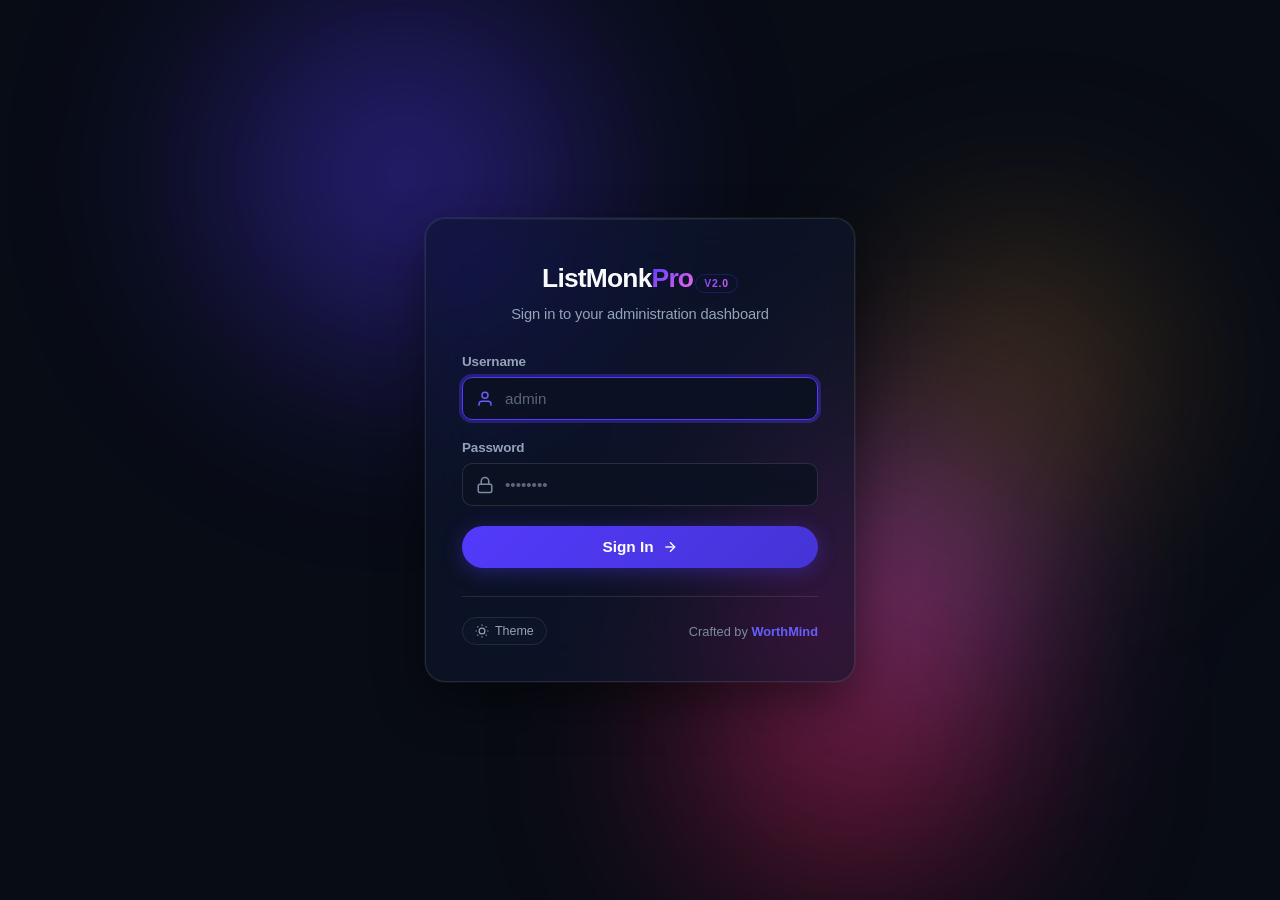
==== templates/login.html @ 073ba5d9 "feat: initial commit for ListMonk Pro with Dual Modes, IMAP Reply Tracking, and Deliverability Safeg" ====
<!DOCTYPE html>
<html lang="en" data-theme="dark">
<head>
    <meta charset="UTF-8">
    <meta name="viewport" content="width=device-width, initial-scale=1.0">
    <title>Login - ListMonk Pro</title>
    <link rel="preconnect" href="https://fonts.googleapis.com">
    <link rel="preconnect" href="https://fonts.gstatic.com" crossorigin>
    <link rel="icon" type="image/svg+xml" href="/static/favicon.svg">
    <link rel="alternate icon" type="image/png" href="/static/favicon.png">
    <style>
        :root {
            /* Brand & Accent Tokens from DESIGN.md */
            --primary: #533afd;
            --primary-deep: #4434d4;
            --primary-press: #2e2b8c;
            --primary-soft: #665efd;
            --primary-glow: rgba(83, 58, 253, 0.35);
            --primary-subdued: rgba(83, 58, 253, 0.12);
            --brand-dark-900: #1c1e54;
            --ink: #0d253d;
            --ink-secondary: #273951;
            --ink-mute: #64748d;
            --ruby: #ea2261;
            --ruby-glow: rgba(234, 34, 97, 0.2);
            --magenta: #f96bee;
            --emerald: #10b981;

            /* Dark Theme Tokens (Default) */
            color-scheme: dark;
            --bg-canvas: #080c15;
            --glass-bg: rgba(15, 23, 42, 0.68);
            --glass-border: rgba(255, 255, 255, 0.1);
            --glass-border-focus: rgba(83, 58, 253, 0.6);
            --glass-highlight: rgba(255, 255, 255, 0.08);
            --glass-shadow: 0 20px 50px rgba(0, 0, 0, 0.45), 0 0 0 1px rgba(255, 255, 255, 0.06);
            --text-primary: #f8fafc;
            --text-secondary: #94a3b8;
            /* #64748b fell below the 4.5:1 WCAG AA threshold on the input
               background; this lifts it while keeping the same visual weight. */
            --text-muted: #7c8ba1;
            --input-bg: rgba(11, 18, 33, 0.75);
            --input-border: rgba(255, 255, 255, 0.12);
        }

        [data-theme="light"] {
            color-scheme: light;
            --bg-canvas: #f6f9fc;
            --glass-bg: rgba(255, 255, 255, 0.82);
            --glass-border: rgba(227, 232, 238, 0.9);
            --glass-border-focus: rgba(83, 58, 253, 0.6);
            --glass-highlight: rgba(255, 255, 255, 0.9);
            --glass-shadow: 0 20px 50px rgba(0, 55, 112, 0.1), 0 1px 3px rgba(0, 55, 112, 0.05);
            --text-primary: #0d253d;
            --text-secondary: #273951;
            --text-muted: #64748d;
            --input-bg: rgba(255, 255, 255, 0.95);
            --input-border: rgba(168, 195, 222, 0.7);
        }

        *, *::before, *::after {
            box-sizing: border-box;
            margin: 0;
            padding: 0;
        }

        body {
            font-family: 'Plus Jakarta Sans', 'Inter', -apple-system, BlinkMacSystemFont, sans-serif;
            background: var(--bg-canvas);
            color: var(--text-primary);
            min-height: 100vh;
            display: flex;
            align-items: center;
            justify-content: center;
            padding: 24px;
            overflow: hidden;
            position: relative;
            font-feature-settings: "ss01", "cv02", "cv03", "cv04";
        }

        /* ── Atmospheric Gradient Mesh Backdrop ─────────────────── */
        .ambient-mesh {
            position: fixed;
            inset: 0;
            pointer-events: none;
            z-index: 0;
            overflow: hidden;
        }

        .ambient-mesh .orb {
            position: absolute;
            border-radius: 50%;
            filter: blur(90px);
            opacity: 0.55;
            animation: orbFloat 18s ease-in-out infinite alternate;
        }

        [data-theme="light"] .ambient-mesh .orb {
            opacity: 0.45;
            filter: blur(80px);
        }

        .orb-1 {
            width: 550px;
            height: 550px;
            background: radial-gradient(circle, #533afd 0%, rgba(83, 58, 253, 0) 70%);
            top: -100px;
            left: 10%;
            animation-duration: 22s;
        }

        .orb-2 {
            width: 480px;
            height: 480px;
            background: radial-gradient(circle, #ea2261 0%, rgba(234, 34, 97, 0) 70%);
            bottom: -80px;
            right: 15%;
            animation-duration: 26s;
            animation-delay: -5s;
        }

        .orb-3 {
            width: 400px;
            height: 400px;
            background: radial-gradient(circle, #f96bee 0%, rgba(249, 107, 238, 0) 70%);
            top: 40%;
            left: 55%;
            animation-duration: 20s;
            animation-delay: -10s;
        }

        .orb-4 {
            width: 380px;
            height: 380px;
            background: radial-gradient(circle, #9b6829 0%, rgba(155, 104, 41, 0) 70%);
            top: 20%;
            right: 5%;
            opacity: 0.35;
            animation-duration: 24s;
        }

        @keyframes orbFloat {
            0% { transform: translate(0, 0) scale(1); }
            50% { transform: translate(40px, -30px) scale(1.08); }
            100% { transform: translate(-30px, 40px) scale(0.95); }
        }

        /* ── Glassmorphic Login Card ────────────────────────────── */
        .login-card {
            position: relative;
            z-index: 10;
            width: 100%;
            max-width: 430px;
            background: var(--glass-bg);
            backdrop-filter: blur(24px) saturate(190%);
            -webkit-backdrop-filter: blur(24px) saturate(190%);
            border: 1px solid var(--glass-border);
            border-radius: 20px;
            padding: 44px 36px 36px;
            box-shadow: var(--glass-shadow);
            animation: cardAppear 0.5s cubic-bezier(0.16, 1, 0.3, 1) forwards;
        }

        /* Inner specular highlight line */
        .login-card::before {
            content: '';
            position: absolute;
            top: 0;
            left: 20px;
            right: 20px;
            height: 1px;
            background: linear-gradient(90deg, transparent, var(--glass-highlight), transparent);
            pointer-events: none;
        }

        @keyframes cardAppear {
            from {
                opacity: 0;
                transform: translateY(20px) scale(0.98);
            }
            to {
                opacity: 1;
                transform: translateY(0) scale(1);
            }
        }

        /* ── Header & Logo ──────────────────────────────────────── */
        .brand-header {
            text-align: center;
            margin-bottom: 32px;
        }

        .logo-badge {
            display: inline-flex;
            align-items: center;
            gap: 10px;
            margin-bottom: 12px;
            text-decoration: none;
        }

        .logo-icon {
            width: 40px;
            height: 40px;
            border-radius: 12px;
            background: linear-gradient(135deg, var(--primary) 0%, var(--primary-soft) 100%);
            display: flex;
            align-items: center;
            justify-content: center;
            color: #ffffff;
            box-shadow: 0 4px 16px var(--primary-glow);
        }

        .logo-icon svg {
            width: 22px;
            height: 22px;
        }

        .logo-text {
            font-family: 'Outfit', sans-serif;
            font-size: 1.65rem;
            font-weight: 700;
            letter-spacing: -0.03em;
            color: var(--text-primary);
        }

        .logo-text span {
            background: linear-gradient(135deg, var(--primary) 0%, var(--magenta) 100%);
            -webkit-background-clip: text;
            -webkit-text-fill-color: transparent;
        }

        .logo-pill {
            font-family: 'Plus Jakarta Sans', sans-serif;
            font-size: 0.65rem;
            font-weight: 700;
            text-transform: uppercase;
            letter-spacing: 0.08em;
            padding: 3px 8px;
            border-radius: 9999px;
            background: var(--primary-subdued);
            color: var(--primary-soft);
            border: 1px solid rgba(83, 58, 253, 0.25);
            margin-left: 2px;
        }

        .subtitle {
            font-size: 0.92rem;
            color: var(--text-secondary);
            font-weight: 400;
            letter-spacing: -0.01em;
        }

        /* ── Error Banner ───────────────────────────────────────── */
        .error-banner {
            background: rgba(234, 34, 97, 0.12);
            border: 1px solid rgba(234, 34, 97, 0.35);
            color: #ff5c8a;
            padding: 12px 16px;
            border-radius: 10px;
            font-size: 0.88rem;
            margin-bottom: 24px;
            display: none;
            align-items: center;
            gap: 10px;
            backdrop-filter: blur(8px);
        }

        [data-theme="light"] .error-banner {
            background: rgba(234, 34, 97, 0.08);
            color: #d1124d;
        }

        .error-banner svg {
            flex-shrink: 0;
            width: 18px;
            height: 18px;
        }

        /* ── Form Controls ──────────────────────────────────────── */
        .form-group {
            margin-bottom: 20px;
            position: relative;
        }

        .form-group label {
            display: block;
            font-size: 0.84rem;
            font-weight: 600;
            color: var(--text-secondary);
            margin-bottom: 8px;
            letter-spacing: -0.01em;
        }

        .input-wrap {
            position: relative;
            display: flex;
            align-items: center;
        }

        .input-icon {
            position: absolute;
            left: 14px;
            width: 18px;
            height: 18px;
            color: var(--text-muted);
            pointer-events: none;
            transition: color 0.15s ease;
            /* The input below paints a backdrop-filter, which forces it into its
               own stacking layer and composites whatever is behind it — including
               this icon — so without a z-index the icon gets blurred away. */
            z-index: 1;
        }

        input {
            width: 100%;
            padding: 12px 14px 12px 42px;
            background: var(--input-bg);
            border: 1px solid var(--input-border);
            border-radius: 10px;
            color: var(--text-primary);
            font-size: 0.95rem;
            font-family: inherit;
            transition: all 0.2s cubic-bezier(0.16, 1, 0.3, 1);
            backdrop-filter: blur(8px);
        }

        input::placeholder {
            color: var(--text-muted);
            opacity: 0.7;
        }

        input:focus {
            outline: none;
            border-color: var(--primary);
            box-shadow: 0 0 0 3px var(--primary-glow);
            background: var(--input-bg);
        }

        input:focus + .input-icon,
        .input-wrap:focus-within .input-icon {
            color: var(--primary-soft);
        }

        /* ── Submit Pill Button (from DESIGN.md) ─────────────────── */
        .btn-submit {
            width: 100%;
            margin-top: 10px;
            padding: 12px 24px;
            background: linear-gradient(135deg, var(--primary) 0%, var(--primary-deep) 100%);
            border: none;
            border-radius: 9999px;
            color: #ffffff;
            font-size: 0.96rem;
            font-weight: 600;
            font-family: inherit;
            cursor: pointer;
            transition: all 0.2s cubic-bezier(0.16, 1, 0.3, 1);
            box-shadow: 0 4px 20px var(--primary-glow);
            display: flex;
            align-items: center;
            justify-content: center;
            gap: 8px;
        }

        .btn-submit:hover {
            background: linear-gradient(135deg, var(--primary-soft) 0%, var(--primary) 100%);
            transform: translateY(-1px);
            box-shadow: 0 6px 24px rgba(83, 58, 253, 0.5);
        }

        .btn-submit:active {
            background: var(--primary-press);
            transform: translateY(0);
            box-shadow: 0 2px 10px var(--primary-glow);
        }

        /* ── Footer & Credits ───────────────────────────────────── */
        .card-footer {
            margin-top: 28px;
            padding-top: 20px;
            border-top: 1px solid var(--glass-border);
            display: flex;
            align-items: center;
            justify-content: space-between;
            font-size: 0.8rem;
            color: var(--text-muted);
        }

        .card-footer a {
            color: var(--primary-soft);
            text-decoration: none;
            font-weight: 600;
            transition: color 0.15s;
        }

        .card-footer a:hover {
            color: var(--primary);
            text-decoration: underline;
        }

        .theme-toggle-btn {
            background: none;
            border: 1px solid var(--glass-border);
            border-radius: 9999px;
            padding: 6px 12px;
            color: var(--text-secondary);
            font-size: 0.78rem;
            font-family: inherit;
            cursor: pointer;
            display: flex;
            align-items: center;
            gap: 6px;
            transition: all 0.15s ease;
            backdrop-filter: blur(6px);
        }

        .theme-toggle-btn:hover {
            background: var(--primary-subdued);
            border-color: var(--primary);
            color: var(--text-primary);
        }

        .theme-toggle-btn svg {
            width: 14px;
            height: 14px;
        }
    </style>
    <script>
        (function() {
            var t = localStorage.getItem('theme') || 'dark';
            document.documentElement.setAttribute('data-theme', t);
        })();
    </script>
</head>
<body>
    <!-- Ambient Gradient Mesh -->
    <div class="ambient-mesh">
        <div class="orb orb-1"></div>
        <div class="orb orb-2"></div>
        <div class="orb orb-3"></div>
        <div class="orb orb-4"></div>
    </div>

    <div class="login-card">
        <div class="brand-header">
            <div class="logo-badge">
                <div class="logo-text">ListMonk<span>Pro</span><span class="logo-pill">v2.0</span></div>
            </div>
            <div class="subtitle">Sign in to your administration dashboard</div>
        </div>

        <div class="error-banner" id="error">
            <svg viewBox="0 0 24 24" fill="none" stroke="currentColor" stroke-width="2"><circle cx="12" cy="12" r="10"/><line x1="12" y1="8" x2="12" y2="12"/><line x1="12" y1="16" x2="12.01" y2="16"/></svg>
            <span id="errorText">Invalid username or password</span>
        </div>

        <form id="loginForm" onsubmit="return handleLogin(event)">
            <div class="form-group">
                <label for="username">Username</label>
                <div class="input-wrap">
                    <svg class="input-icon" viewBox="0 0 24 24" fill="none" stroke="currentColor" stroke-width="2"><path d="M20 21v-2a4 4 0 0 0-4-4H8a4 4 0 0 0-4 4v2"/><circle cx="12" cy="7" r="4"/></svg>
                    <input type="text" id="username" name="username" placeholder="admin" autocomplete="username" required autofocus>
                </div>
            </div>
            <div class="form-group">
                <label for="password">Password</label>
                <div class="input-wrap">
                    <svg class="input-icon" viewBox="0 0 24 24" fill="none" stroke="currentColor" stroke-width="2"><rect x="3" y="11" width="18" height="11" rx="2" ry="2"/><path d="M7 11V7a5 5 0 0 1 10 0v4"/></svg>
                    <input type="password" id="password" name="password" placeholder="••••••••" autocomplete="current-password" required>
                </div>
            </div>
            <button type="submit" class="btn-submit" id="submitBtn">
                <span>Sign In</span>
                <svg viewBox="0 0 24 24" fill="none" stroke="currentColor" stroke-width="2" width="16" height="16"><line x1="5" y1="12" x2="19" y2="12"/><polyline points="12 5 19 12 12 19"/></svg>
            </button>
        </form>

        <div class="card-footer">
            <button class="theme-toggle-btn" onclick="toggleTheme()" type="button" id="themeBtn">
                <svg id="themeIcon" viewBox="0 0 24 24" fill="none" stroke="currentColor" stroke-width="2"><circle cx="12" cy="12" r="5"/><line x1="12" y1="1" x2="12" y2="3"/><line x1="12" y1="21" x2="12" y2="23"/><line x1="4.22" y1="4.22" x2="5.64" y2="5.64"/><line x1="18.36" y1="18.36" x2="19.78" y2="19.78"/><line x1="1" y1="12" x2="3" y2="12"/><line x1="21" y1="12" x2="23" y2="12"/><line x1="4.22" y1="19.78" x2="5.64" y2="18.36"/><line x1="18.36" y1="5.64" x2="19.78" y2="4.22"/></svg>
                <span id="themeLabel">Theme</span>
            </button>
            <div>
                Crafted by <a href="https://worthmind.net/" target="_blank" rel="noopener">WorthMind</a>
            </div>
        </div>
    </div>

    <script>
        function toggleTheme() {
            const current = document.documentElement.getAttribute('data-theme') || 'dark';
            const next = current === 'dark' ? 'light' : 'dark';
            document.documentElement.setAttribute('data-theme', next);
            localStorage.setItem('theme', next);
        }

        async function handleLogin(e) {
            e.preventDefault();
            const username = document.getElementById('username').value;
            const password = document.getElementById('password').value;
            const errorEl = document.getElementById('error');
            const errorText = document.getElementById('errorText');
            const submitBtn = document.getElementById('submitBtn');

            errorEl.style.display = 'none';
            submitBtn.disabled = true;
            submitBtn.style.opacity = '0.7';

            try {
                const resp = await fetch('/auth/login', {
                    method: 'POST',
                    headers: { 'Content-Type': 'application/json' },
                    body: JSON.stringify({ username, password }),
                });

                if (resp.ok) {
                    window.location.href = '/';
                } else {
                    const data = await resp.json();
                    errorText.textContent = data.detail || 'Invalid credentials';
                    errorEl.style.display = 'flex';
                }
            } catch {
                errorText.textContent = 'Connection error. Please verify server status.';
                errorEl.style.display = 'flex';
            } finally {
                submitBtn.disabled = false;
                submitBtn.style.opacity = '1';
            }
            return false;
        }
    </script>
</body>
</html>
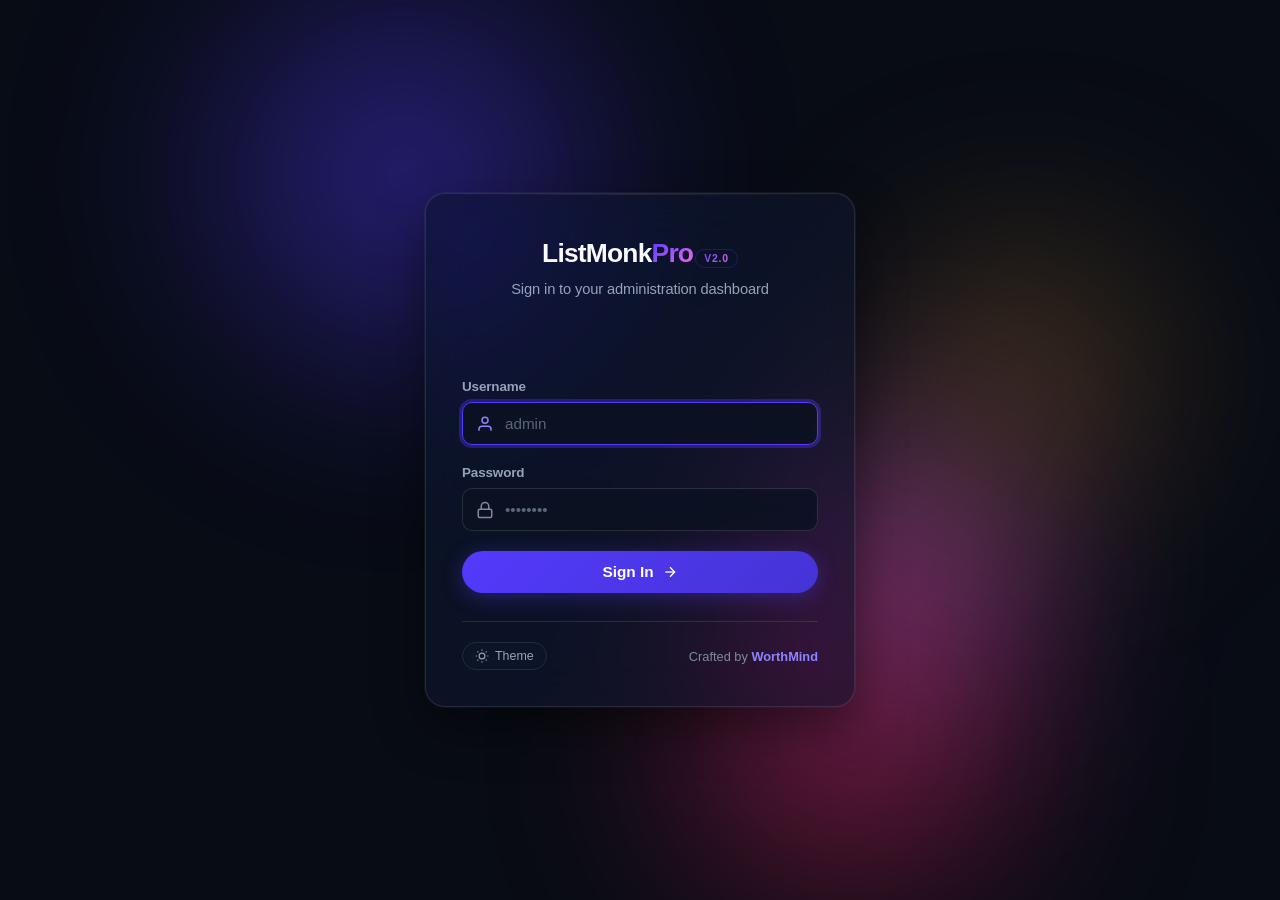
==== commit 97819fda: "fix: frontend correctness, accessibility & UX defects API client - Send X-Requested-With on every re" ====
--- a/templates/login.html
+++ b/templates/login.html
@@ -3,18 +3,24 @@
 <head>
     <meta charset="UTF-8">
     <meta name="viewport" content="width=device-width, initial-scale=1.0">
+    <meta name="theme-color" content="#090d16" id="themeColorMeta">
     <title>Login - ListMonk Pro</title>
     <link rel="preconnect" href="https://fonts.googleapis.com">
     <link rel="preconnect" href="https://fonts.gstatic.com" crossorigin>
     <link rel="icon" type="image/svg+xml" href="/static/favicon.svg">
     <link rel="alternate icon" type="image/png" href="/static/favicon.png">
     <style>
+        /* Self-contained on purpose: the login page is the one screen that
+           must work when style.css is missing or stale, otherwise a CSS
+           regression locks every user out of the app. The tokens below mirror
+           :root in style.css — keep the two in sync when a brand token
+           changes (the --primary-soft drift was the last such mismatch). */
         :root {
             /* Brand & Accent Tokens from DESIGN.md */
             --primary: #533afd;
             --primary-deep: #4434d4;
             --primary-press: #2e2b8c;
-            --primary-soft: #665efd;
+            --primary-soft: #8b85ff;
             --primary-glow: rgba(83, 58, 253, 0.35);
             --primary-subdued: rgba(83, 58, 253, 0.12);
             --brand-dark-900: #1c1e54;
@@ -64,6 +70,25 @@
             padding: 0;
         }
 
+        /* Keyboard users can jump straight to the form. */
+        .skip-link {
+            position: fixed;
+            top: -60px;
+            left: 16px;
+            z-index: 300;
+            padding: 10px 18px;
+            background: var(--primary);
+            color: #ffffff;
+            font-weight: 600;
+            border-radius: 10px;
+            text-decoration: none;
+            transition: top 0.2s ease;
+        }
+
+        .skip-link:focus-visible {
+            top: 12px;
+        }
+
         body {
             font-family: 'Plus Jakarta Sans', 'Inter', -apple-system, BlinkMacSystemFont, sans-serif;
             background: var(--bg-canvas);
@@ -73,7 +98,11 @@
             align-items: center;
             justify-content: center;
             padding: 24px;
-            overflow: hidden;
+            /* Only block horizontal scroll: `overflow: hidden` also killed
+               vertical scrolling, so on short viewports the submit button
+               could sit below the fold with no way to reach it. */
+            overflow-x: hidden;
+            overflow-y: auto;
             position: relative;
             font-feature-settings: "ss01", "cv02", "cv03", "cv04";
         }
@@ -185,6 +214,19 @@
         }
 
         /* ── Header & Logo ──────────────────────────────────────── */
+        @media (prefers-reduced-motion: reduce) {
+            /* The floating orbs and entrance animation are pure decoration;
+               under reduced motion they must stop instead of looping. */
+            .orb,
+            .login-card,
+            .logo-icon,
+            .btn-submit,
+            .btn-submit svg {
+                animation: none !important;
+                transition: none !important;
+            }
+        }
+
         .brand-header {
             text-align: center;
             margin-bottom: 32px;
@@ -259,7 +301,11 @@
             border-radius: 10px;
             font-size: 0.88rem;
             margin-bottom: 24px;
-            display: none;
+            visibility: hidden;
+            opacity: 0;
+            height: 0;
+            overflow: hidden;
+            display: flex;
             align-items: center;
             gap: 10px;
             backdrop-filter: blur(8px);
@@ -368,6 +414,23 @@
             box-shadow: 0 6px 24px rgba(83, 58, 253, 0.5);
         }
 
+        /* Disabled/busy state lives in CSS so the JS never has to poke
+           inline styles (which also made :hover still apply visually). */
+        .btn-submit:disabled,
+        .btn-submit.is-loading {
+            opacity: 0.7;
+            cursor: not-allowed;
+            transform: none;
+            box-shadow: none;
+        }
+
+        .btn-submit:disabled:hover,
+        .btn-submit.is-loading:hover {
+            background: linear-gradient(135deg, var(--primary) 0%, var(--primary-deep) 100%);
+            transform: none;
+            box-shadow: none;
+        }
+
         .btn-submit:active {
             background: var(--primary-press);
             transform: translateY(0);
@@ -429,10 +492,13 @@
         (function() {
             var t = localStorage.getItem('theme') || 'dark';
             document.documentElement.setAttribute('data-theme', t);
+            var meta = document.getElementById('themeColorMeta');
+            if (meta) meta.setAttribute('content', t === 'dark' ? '#090d16' : '#f6f9fc');
         })();
     </script>
 </head>
 <body>
+    <a class="skip-link" href="#loginForm">Skip to login form</a>
     <!-- Ambient Gradient Mesh -->
     <div class="ambient-mesh">
         <div class="orb orb-1"></div>
@@ -441,15 +507,15 @@
         <div class="orb orb-4"></div>
     </div>
 
-    <div class="login-card">
+    <main class="login-card">
         <div class="brand-header">
             <div class="logo-badge">
-                <div class="logo-text">ListMonk<span>Pro</span><span class="logo-pill">v2.0</span></div>
+                <h1 class="logo-text" style="margin:0">ListMonk<span>Pro</span><span class="logo-pill">v2.0</span></h1>
             </div>
             <div class="subtitle">Sign in to your administration dashboard</div>
         </div>
 
-        <div class="error-banner" id="error">
+        <div class="error-banner" id="error" role="alert" aria-live="assertive">
             <svg viewBox="0 0 24 24" fill="none" stroke="currentColor" stroke-width="2"><circle cx="12" cy="12" r="10"/><line x1="12" y1="8" x2="12" y2="12"/><line x1="12" y1="16" x2="12.01" y2="16"/></svg>
             <span id="errorText">Invalid username or password</span>
         </div>
@@ -476,15 +542,16 @@
         </form>
 
         <div class="card-footer">
-            <button class="theme-toggle-btn" onclick="toggleTheme()" type="button" id="themeBtn">
-                <svg id="themeIcon" viewBox="0 0 24 24" fill="none" stroke="currentColor" stroke-width="2"><circle cx="12" cy="12" r="5"/><line x1="12" y1="1" x2="12" y2="3"/><line x1="12" y1="21" x2="12" y2="23"/><line x1="4.22" y1="4.22" x2="5.64" y2="5.64"/><line x1="18.36" y1="18.36" x2="19.78" y2="19.78"/><line x1="1" y1="12" x2="3" y2="12"/><line x1="21" y1="12" x2="23" y2="12"/><line x1="4.22" y1="19.78" x2="5.64" y2="18.36"/><line x1="18.36" y1="5.64" x2="19.78" y2="4.22"/></svg>
+            <button class="theme-toggle-btn" onclick="toggleTheme()" type="button" id="themeBtn"
+                    aria-label="Switch to light theme" aria-pressed="false">
+                <svg id="themeIcon" viewBox="0 0 24 24" fill="none" stroke="currentColor" stroke-width="2" aria-hidden="true"><circle cx="12" cy="12" r="5"/><line x1="12" y1="1" x2="12" y2="3"/><line x1="12" y1="21" x2="12" y2="23"/><line x1="4.22" y1="4.22" x2="5.64" y2="5.64"/><line x1="18.36" y1="18.36" x2="19.78" y2="19.78"/><line x1="1" y1="12" x2="3" y2="12"/><line x1="21" y1="12" x2="23" y2="12"/><line x1="4.22" y1="19.78" x2="5.64" y2="18.36"/><line x1="18.36" y1="5.64" x2="19.78" y2="4.22"/></svg>
                 <span id="themeLabel">Theme</span>
             </button>
             <div>
                 Crafted by <a href="https://worthmind.net/" target="_blank" rel="noopener">WorthMind</a>
             </div>
         </div>
-    </div>
+    </main>
 
     <script>
         function toggleTheme() {
@@ -492,6 +559,15 @@
             const next = current === 'dark' ? 'light' : 'dark';
             document.documentElement.setAttribute('data-theme', next);
             localStorage.setItem('theme', next);
+            const meta = document.getElementById('themeColorMeta');
+            if (meta) meta.setAttribute('content', next === 'dark' ? '#090d16' : '#f6f9fc');
+            // Keep the screen-reader state in sync with the visual theme.
+            const btn = document.getElementById('themeBtn');
+            if (btn) {
+                btn.setAttribute('aria-label',
+                    next === 'dark' ? 'Switch to light theme' : 'Switch to dark theme');
+                btn.setAttribute('aria-pressed', next === 'light' ? 'true' : 'false');
+            }
         }
 
         async function handleLogin(e) {
@@ -502,9 +578,10 @@
             const errorText = document.getElementById('errorText');
             const submitBtn = document.getElementById('submitBtn');
 
-            errorEl.style.display = 'none';
+            errorEl.style.visibility = 'hidden';
+            errorEl.style.opacity = '0';
+            errorEl.style.height = '0';
             submitBtn.disabled = true;
-            submitBtn.style.opacity = '0.7';
 
             try {
                 const resp = await fetch('/auth/login', {
@@ -518,14 +595,17 @@
                 } else {
                     const data = await resp.json();
                     errorText.textContent = data.detail || 'Invalid credentials';
-                    errorEl.style.display = 'flex';
+                    errorEl.style.visibility = 'visible';
+                    errorEl.style.opacity = '1';
+                    errorEl.style.height = 'auto';
                 }
             } catch {
                 errorText.textContent = 'Connection error. Please verify server status.';
-                errorEl.style.display = 'flex';
+                errorEl.style.visibility = 'visible';
+                errorEl.style.opacity = '1';
+                errorEl.style.height = 'auto';
             } finally {
                 submitBtn.disabled = false;
-                submitBtn.style.opacity = '1';
             }
             return false;
         }
